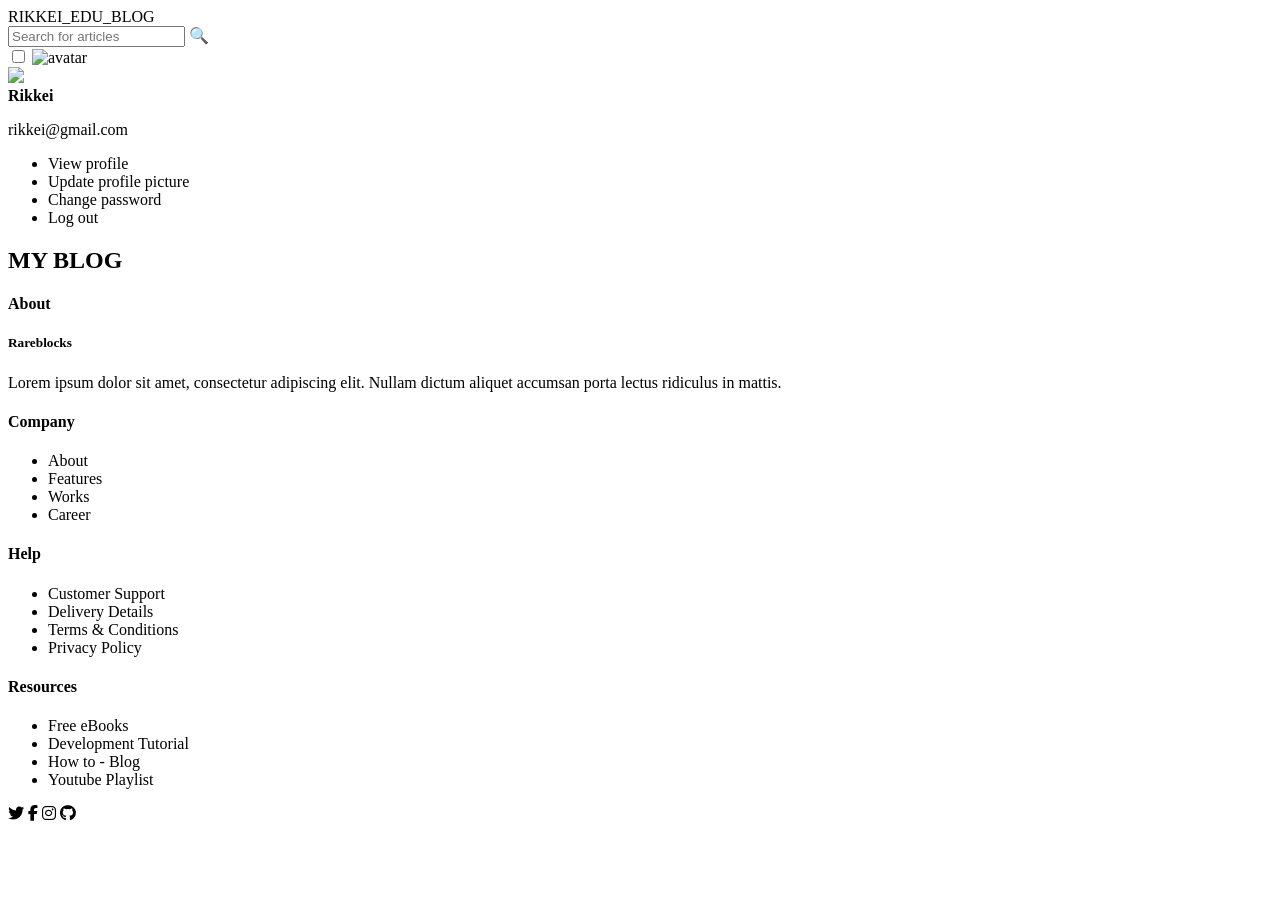
==== PROJECT_STRUCURE_BLOG/index.html @ 9d6da3b0 "Update index.html Initial HTML structure for the blog with header and footer." ====
<!DOCTYPE html>
<html lang="vi">
<head>
    <meta charset="UTF-8">
    <meta name="viewport" content="width=device-width, initial-scale=1.0">
    <title>Header</title>
    <link rel="stylesheet" href="./style_css/index.css">
    <link rel="stylesheet" href="https://cdnjs.cloudflare.com/ajax/libs/font-awesome/6.5.0/css/all.min.css">
</head>
<body>

<header class="header">
    <!-- Logo -->
    <div class="logo">
        <span class="dot"></span>
        <span>RIKKEI_EDU_BLOG</span>
    </div>

    <!-- Search -->
    <div class="search-box">
        <input type="text" placeholder="Search for articles">
        <span class="search-icon">🔍</span>
    </div>

    <!-- User -->
    <div class="user">
        <input type="checkbox" id="toggle-menu">

        <label for="toggle-menu">
            <img src="./assets/images/Avatar.png" alt="avatar">
        </label>

        <!-- Dropdown -->
        <div class="dropdown">
            <div class="user-info">
                <img src="./assets/images/Avatar.png">
                <div>
                    <strong>Rikkei</strong>
                    <p>rikkei@gmail.com</p>
                </div>
            </div>

            <ul>
                <li>View profile</li>
                <li>Update profile picture</li>
                <li>Change password</li>
                <li class="logout">Log out</li>
            </ul>
        </div>
    </div>
</header>








<footer class="footer">
    <div class="footer-container">
        
        <!-- Logo -->
        <div class="footer-col logo">
            <h2>MY BLOG</h2>
        </div>

        <!-- About -->
        <div class="footer-col">
            <h4>About</h4>
            <h5>Rareblocks</h5>
            <p>
                Lorem ipsum dolor sit amet, consectetur adipiscing elit. 
                Nullam dictum aliquet accumsan porta lectus ridiculus in mattis.
            </p>
        </div>

        <!-- Company -->
        <div class="footer-col">
            <h4>Company</h4>
            <ul>
                <li>About</li>
                <li>Features</li>
                <li>Works</li>
                <li>Career</li>
            </ul>
        </div>

        <!-- Help -->
        <div class="footer-col">
            <h4>Help</h4>
            <ul>
                <li>Customer Support</li>
                <li>Delivery Details</li>
                <li>Terms & Conditions</li>
                <li>Privacy Policy</li>
            </ul>
        </div>

        <!-- Resources -->
        <div class="footer-col">
            <h4>Resources</h4>
            <ul>
                <li>Free eBooks</li>
                <li>Development Tutorial</li>
                <li>How to - Blog</li>
                <li>Youtube Playlist</li>
            </ul>
        </div>

    </div>

    <!-- Social -->
    <div class="footer-bottom">
    <i class="fab fa-twitter"></i>     
    <i class="fab fa-facebook-f"></i>  
    <i class="fab fa-instagram"></i>   
    <i class="fab fa-github"></i>      
</div>
</footer>

</body>
</html>
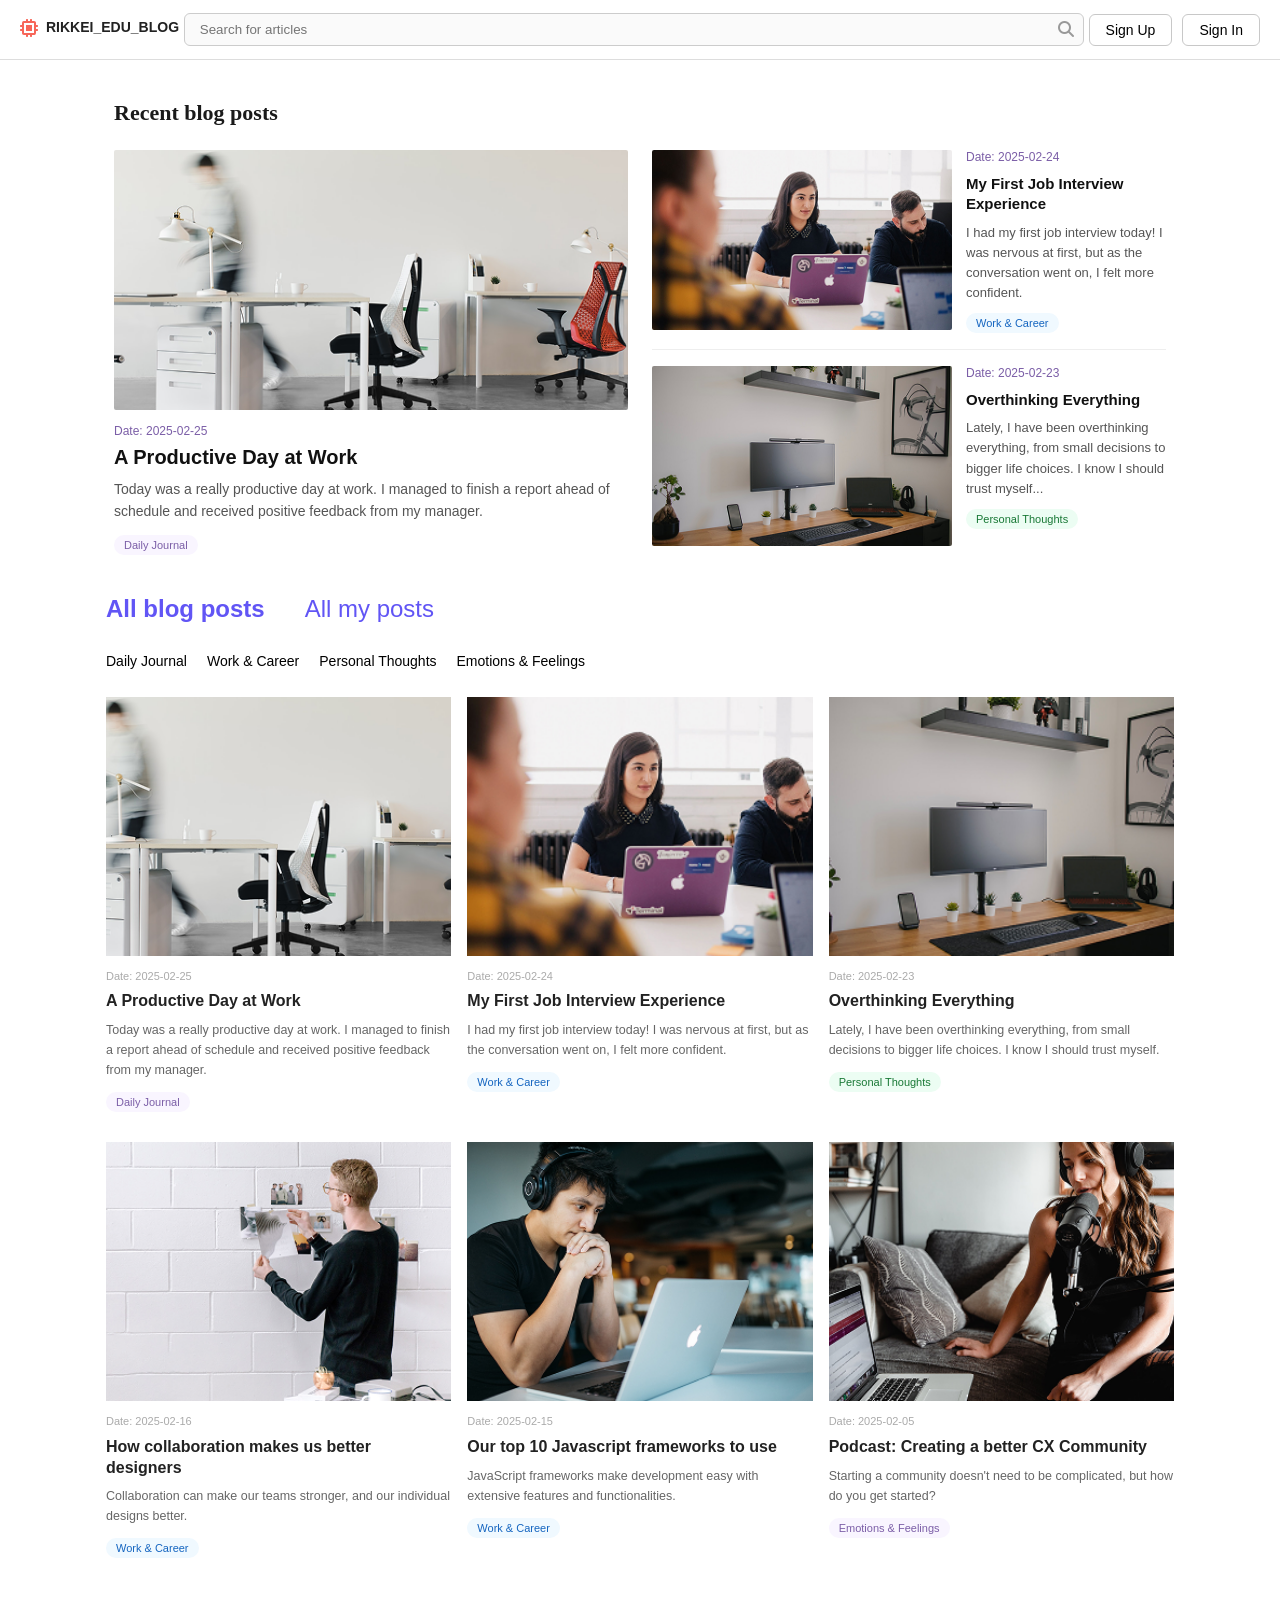
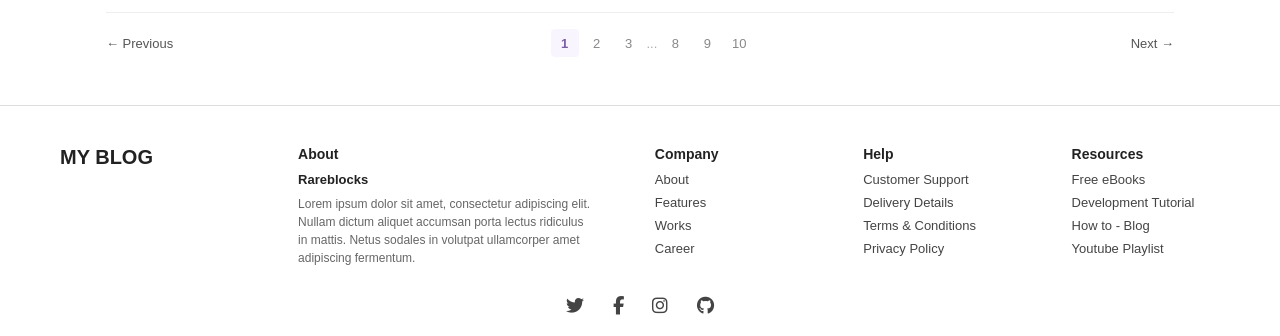
==== commit 007ef09e: "Add files via upload" ====
--- a/PROJECT_STRUCURE_BLOG/index.html
+++ b/PROJECT_STRUCURE_BLOG/index.html
@@ -5,6 +5,7 @@
     <meta name="viewport" content="width=device-width, initial-scale=1.0">
     <title>Header</title>
     <link rel="stylesheet" href="./style_css/index.css">
+    <link rel="stylesheet" href="./style_css/responsive.css">
     <link rel="stylesheet" href="https://cdnjs.cloudflare.com/ajax/libs/font-awesome/6.5.0/css/all.min.css">
 </head>
 <body>
@@ -12,25 +13,31 @@
 <header class="header">
     <!-- Logo -->
     <div class="logo">
-        <span class="dot"></span>
-        <span>RIKKEI_EDU_BLOG</span>
+        <span><img src="./assets/images/Vector.png" alt="logo"></span>
+        <span><strong>RIKKEI_EDU_BLOG</strong></span>
     </div>
 
     <!-- Search -->
     <div class="search-box">
         <input type="text" placeholder="Search for articles">
-        <span class="search-icon">🔍</span>
-    </div>
-
-    <!-- User -->
-    <div class="user">
+        <span class="search-icon"><i class="fa-solid fa-magnifying-glass"></i></span>
+    </div>
+
+
+<!-- User -->
+<div class="user">
+    <!-- Khi chưa đăng nhập -->
+    <div class="auth-buttons" id="auth-buttons">
+        <button class="btn-signup">Sign Up</button>
+        <button class="btn-signin" onclick="handleLogin()">Sign In</button>
+    </div>
+
+    <!-- Khi đã đăng nhập (ẩn mặc định) -->
+    <div class="user-logged" id="user-logged" style="display: none;">
         <input type="checkbox" id="toggle-menu">
-
         <label for="toggle-menu">
             <img src="./assets/images/Avatar.png" alt="avatar">
         </label>
-
-        <!-- Dropdown -->
         <div class="dropdown">
             <div class="user-info">
                 <img src="./assets/images/Avatar.png">
@@ -39,16 +46,205 @@
                     <p>rikkei@gmail.com</p>
                 </div>
             </div>
-
             <ul>
                 <li>View profile</li>
                 <li>Update profile picture</li>
                 <li>Change password</li>
-                <li class="logout">Log out</li>
+                <li class="logout" onclick="handleLogout()">Log out</li>
             </ul>
         </div>
     </div>
+</div>
 </header>
+
+
+
+
+
+
+
+<main class="blog-section">
+    <h2 class="section-title">Recent blog posts</h2>
+ 
+    <div class="blog-grid">
+ 
+      <!-- Featured post (large left) -->
+      <article class="post post--featured" id="post-1">
+        <div class="post__image post__image--featured"></div>
+        <div class="post__body">
+          <span class="post__date">Date: 2025-02-25</span>
+          <h3 class="post__title">A Productive Day at Work</h3>
+          <p class="post__excerpt">Today was a really productive day at work. I managed to finish a report ahead of schedule and received positive feedback from my manager.</p>
+          <span class="post__tag-daily">Daily Journal</span>
+        </div>
+      </article>
+ 
+      <!-- Right column: two stacked posts -->
+      <div class="post-stack">
+ 
+        <article class="post post--compact" id="post-2">
+          <div class="post__image post__image--compact_01"></div>
+          <div class="post__body">
+            <span class="post__date">Date: 2025-02-24</span>
+            <h3 class="post__title">My First Job Interview Experience</h3>
+            <p class="post__excerpt">I had my first job interview today! I was nervous at first, but as the conversation went on, I felt more confident.</p>
+            <span class="post__tag-work-career">Work &amp; Career</span>
+          </div>
+        </article>
+ 
+        <article class="post post--compact" id="post-3">
+          <div class="post__image post__image--compact_02"></div>
+          <div class="post__body">
+            <span class="post__date">Date: 2025-02-23</span>
+            <h3 class="post__title">Overthinking Everything</h3>
+            <p class="post__excerpt">Lately, I have been overthinking everything, from small decisions to bigger life choices. I know I should trust myself...</p>
+            <span class="post__tag-work-personal">Personal Thoughts</span>
+          </div>
+        </article>
+ 
+      </div>
+    </div>
+  </main>
+
+
+
+
+
+
+
+<div class="container">
+ 
+  <!-- Top navigation -->
+  <nav class="top-nav">
+    <a href="#" class="active">All blog posts</a>
+    <a href="#">All my posts</a>
+  </nav>
+ 
+  <!-- Category filter -->
+  <div class="category-filter">
+    <button class="active">Daily Journal</button>
+    <button>Work &amp; Career</button>
+    <button>Personal Thoughts</button>
+    <button>Emotions &amp; Feelings</button>
+  </div>
+ 
+  <!-- Post grid -->
+  <div class="post-grid">
+ 
+    <!-- Post 1 -->
+    <div class="post-card">
+      <img src="./assets/images/work.png" alt="A Productive Day at Work" />
+      <div class="content">
+        <p class="date">Date: 2025-02-25</p>
+        <div class="title-row">
+          <h2>A Productive Day at Work</h2>
+          <svg class="arrow" viewBox="0 0 24 24" fill="none" stroke="currentColor" stroke-width="2">
+          </svg>
+        </div>
+        <p>Today was a really productive day at work. I managed to finish a report ahead of schedule and received positive feedback from my manager.</p>
+        <span class="badge daily-journal">Daily Journal</span>
+      </div>
+    </div>
+ 
+    <!-- Post 2 -->
+    <div class="post-card">
+      <img src="./assets/images/job.png" alt="My First Job Interview Experience" />
+      <div class="content">
+        <p class="date">Date: 2025-02-24</p>
+        <div class="title-row">
+          <h2>My First Job Interview Experience</h2>
+          <svg class="arrow" viewBox="0 0 24 24" fill="none" stroke="currentColor" stroke-width="2">
+          </svg>
+        </div>
+        <p>I had my first job interview today! I was nervous at first, but as the conversation went on, I felt more confident.</p>
+        <span class="badge work-career">Work &amp; Career</span>
+      </div>
+    </div>
+ 
+    <!-- Post 3 -->
+    <div class="post-card">
+      <img src="./assets/images/computer.png" alt="Overthinking Everything" />
+      <div class="content">
+        <p class="date">Date: 2025-02-23</p>
+        <div class="title-row">
+          <h2>Overthinking Everything</h2>
+          <svg class="arrow" viewBox="0 0 24 24" fill="none" stroke="currentColor" stroke-width="2">
+          </svg>
+        </div>
+        <p>Lately, I have been overthinking everything, from small decisions to bigger life choices. I know I should trust myself.</p>
+        <span class="badge personal-thoughts">Personal Thoughts</span>
+      </div>
+    </div>
+ 
+    <!-- Post 4 -->
+    <div class="post-card">
+      <img src="./assets/images/prepare.png" alt="How collaboration makes us better designers" />
+      <div class="content">
+        <p class="date">Date: 2025-02-16</p>
+        <div class="title-row">
+          <h2>How collaboration makes us better designers</h2>
+          <svg class="arrow" viewBox="0 0 24 24" fill="none" stroke="currentColor" stroke-width="2">
+          </svg>
+        </div>
+        <p>Collaboration can make our teams stronger, and our individual designs better.</p>
+        <span class="badge work-career">Work &amp; Career</span>
+      </div>
+    </div>
+ 
+    <!-- Post 5 -->
+    <div class="post-card">
+      <img src="./assets/images/work_02.png" alt="Our top 10 Javascript frameworks to use" />
+      <div class="content">
+        <p class="date">Date: 2025-02-15</p>
+        <div class="title-row">
+          <h2>Our top 10 Javascript frameworks to use</h2>
+          <svg class="arrow" viewBox="0 0 24 24" fill="none" stroke="currentColor" stroke-width="2">
+          </svg>
+        </div>
+        <p>JavaScript frameworks make development easy with extensive features and functionalities.</p>
+        <span class="badge work-career">Work &amp; Career</span>
+      </div>
+    </div>
+ 
+    <!-- Post 6 -->
+    <div class="post-card">
+      <img src="./assets/images/podcast.png" alt="Podcast: Creating a better CX Community" />
+      <div class="content">
+        <p class="date">Date: 2025-02-05</p>
+        <div class="title-row">
+          <h2>Podcast: Creating a better CX Community</h2>
+          <svg class="arrow" viewBox="0 0 24 24" fill="none" stroke="currentColor" stroke-width="2">
+          </svg>
+        </div>
+        <p>Starting a community doesn't need to be complicated, but how do you get started?</p>
+        <span class="badge emotions-feelings">Emotions &amp; Feelings</span>
+      </div>
+    </div>
+ 
+  </div><!-- /post-grid -->
+ 
+  <!-- Pagination -->
+  <div class="pagination">
+    <button class="prev-next">
+      ← Previous
+    </button>
+ 
+    <div class="page-numbers">
+      <button class="active">1</button>
+      <button>2</button>
+      <button>3</button>
+      <span class="dots">...</span>
+      <button>8</button>
+      <button>9</button>
+      <button>10</button>
+    </div>
+ 
+    <button class="prev-next">
+      Next →
+    </button>
+  </div>
+</div>
+
 
 
 
@@ -71,7 +267,8 @@
             <h5>Rareblocks</h5>
             <p>
                 Lorem ipsum dolor sit amet, consectetur adipiscing elit. 
-                Nullam dictum aliquet accumsan porta lectus ridiculus in mattis.
+                Nullam dictum aliquet accumsan porta lectus ridiculus in mattis. 
+                Netus sodales in volutpat ullamcorper amet adipiscing fermentum.
             </p>
         </div>
 
@@ -120,4 +317,4 @@
 </footer>
 
 </body>
-</html>
+</html>
--- a/PROJECT_STRUCURE_BLOG/style_css/index.css
+++ b/PROJECT_STRUCURE_BLOG/style_css/index.css
@@ -0,0 +1,623 @@
+
+* {
+    margin: 0;
+    padding: 0;
+    box-sizing: border-box;
+    font-family: 'Segoe UI', sans-serif;
+}
+
+body {
+    background: #eee;
+}
+
+/* HEADER */
+.header {
+    height: 60px;
+    background: #ffffff;
+    display: flex;
+    align-items: center;
+    justify-content: space-between;
+    padding: 0 20px;
+    border-bottom: 1px solid #ddd;
+    position: sticky;   
+    top: 0;             
+    z-index: 1000;
+}
+
+/* LOGO */
+.logo {
+    display: flex;
+    gap: 8px;
+    font-size: 14px;
+}
+
+
+/* SEARCH */
+.search-box {
+    flex: 1;
+    max-width: 900px;
+    position: relative;
+}
+
+.search-box input {
+    width: 100%;
+    padding: 8px 35px 8px 15px;
+    border-radius: 6px;
+    border: 1px solid #ccc;
+    outline: none;
+    background: #fafafa;
+}
+
+.search-icon {
+    position: absolute;
+    right: 10px;
+    top: 50%;
+    transform: translateY(-50%);
+    color: #999;
+}
+
+/*SIGN IN & SIGN UP*/
+.auth-buttons {
+    display: flex;
+    gap: 10px;
+    align-items: center;
+}
+
+.btn-signin {
+    padding: 7px 16px;
+    border: 1px solid #c8c8c8;
+    border-radius: 6px;
+    background: transparent;
+    color: #000000;
+    font-size: 14px;
+    cursor: pointer;
+    font-weight: 500;
+}
+
+.btn-signup {
+    padding: 7px 16px;
+    border: none;
+    border-radius: 6px;
+    background: #ffffff;
+    border: 1px solid #c8c8c8;
+    color: #000000;
+    font-size: 14px;
+    cursor: pointer;
+    font-weight: 500;
+}
+
+
+
+/* USER */
+.user {
+    position: relative;
+}
+
+/* Ẩn checkbox */
+#toggle-menu {
+    display: none;
+}
+
+/* Avatar */
+.user label img {
+    width: 35px;
+    height: 35px;
+    border-radius: 50%;
+    cursor: pointer;
+}
+
+/* DROPDOWN */
+.dropdown {
+    position: absolute;
+    right: 0;
+    top: 50px;
+    width: 220px;
+    background: white;
+    border-radius: 8px;
+    box-shadow: 0 5px 15px rgba(0,0,0,0.2);
+
+    opacity: 0;
+    visibility: hidden;
+    transform: translateY(-10px);
+    transition: 0.3s;
+}
+
+/* Khi click -> hiện */
+#toggle-menu:checked ~ .dropdown {
+    opacity: 1;
+    visibility: visible;
+    transform: translateY(0);
+}
+
+/* USER INFO */
+.user-info {
+    display: flex;
+    gap: 10px;
+    padding: 10px;
+    border-bottom: 1px solid #eee;
+}
+
+.user-info img {
+    width: 35px;
+    height: 35px;
+    border-radius: 50%;
+}
+
+.user-info p {
+    font-size: 12px;
+    color: gray;
+}
+
+/* MENU */
+.dropdown ul {
+    list-style: none;
+}
+
+.dropdown li {
+    padding: 10px;
+    font-size: 14px;
+    cursor: pointer;
+}
+
+.dropdown li:hover {
+    background: #f2f2f2;
+}
+
+.logout {
+    color: red;
+}
+
+
+
+
+
+/* ===== RESET & BASE ===== */
+*, *::before, *::after {
+  box-sizing: border-box;
+  margin: 0;
+  padding: 0;
+}
+
+body {
+  font-family: 'Georgia', serif;
+  background-color: #ffffff;
+  color: #222222;
+}
+
+/* ===== BLOG SECTION ===== */
+.blog-section {
+  max-width: 1100px;
+  margin: 0 auto;
+  padding: 40px 24px;
+}
+
+.section-title {
+  font-size: 22px;
+  font-weight: 600;
+  color: #1a1a1a;
+  margin-bottom: 24px;
+  font-family: 'Georgia', serif;
+}
+
+/* ===== GRID LAYOUT ===== */
+.blog-grid {
+  display: grid;
+  grid-template-columns: 1fr 1fr;
+  gap: 24px;
+  align-items: start;
+}
+
+.post-stack {
+  display: flex;
+  flex-direction: column;
+  gap: 0;
+}
+
+.post--compact {
+  display: grid;
+  grid-template-columns: 300px 1fr;
+  gap: 14px;
+  align-items: start;
+  padding: 16px 0;
+  border-bottom: 1px solid #eeeeee;
+  flex: 1;
+}
+
+.post--compact:first-child {
+  padding-top: 0;
+}
+
+.post--compact:last-child {
+  border-bottom: none;
+  padding-bottom: 0;
+}
+
+/* ===== FEATURED POST (LEFT) ===== */
+.post--featured {
+  display: flex;
+  flex-direction: column;
+  gap: 0;
+}
+
+.post__image--featured {
+  width: 100%;
+  height: 260px;
+  background-image: url(../assets/images/work.png);
+  background-size: cover;
+  background-position: center;
+  border-radius: 2px;
+}
+
+.post--featured .post__body {
+  padding-top: 14px;
+}
+
+.post--featured .post__title {
+  font-size: 20px;
+  font-weight: 700;
+  line-height: 1.3;
+  margin-bottom: 8px;
+  color: #111111;
+}
+
+.post--featured .post__excerpt {
+  font-size: 14px;
+  color: #555555;
+  line-height: 1.6;
+  margin-bottom: 12px;
+}
+
+/* ===== COMPACT POST (RIGHT STACK) ===== */
+
+.post__image--compact_01 {
+  width: 300px;
+  height: 180px;
+  background-image: url(../assets/images/job.png);
+  background-size: cover;
+  background-position: center;
+  border-radius: 2px;
+  flex-shrink: 0;
+}
+
+.post__image--compact_02 {
+  width: 300px;
+  height: 180px;
+  background-image: url(../assets/images/computer.png);
+  background-size: cover;
+  background-position: center;
+  border-radius: 2px;
+  flex-shrink: 0;
+}
+
+.post--compact .post__body {
+  display: flex;
+  flex-direction: column;
+  gap: 4px;
+}
+
+.post--compact .post__title {
+  font-size: 15px;
+  font-weight: 700;
+  line-height: 1.35;
+  color: #111111;
+  margin-bottom: 4px;
+}
+
+.post--compact .post__excerpt {
+  font-size: 13px;
+  color: #555555;
+  line-height: 1.55;
+  margin-bottom: 6px;
+}
+
+/* ===== SHARED BODY ELEMENTS ===== */
+.post__date {
+  display: block;
+  font-size: 12px;
+  color: #7b5ea7;
+  font-weight: 500;
+  margin-bottom: 6px;
+  font-family: 'Arial', sans-serif;
+}
+
+.post__tag-daily {
+  display: inline-block;
+  width: fit-content;
+  font-size: 11px;
+  font-weight: 500;
+  padding: 4px 10px;
+  border-radius: 20px;
+  background: #F9F5FF; color: #7b5ea7;
+}
+
+.post__tag-work-career {
+  display: inline-block;
+  width: fit-content;
+  font-size: 11px;
+  font-weight: 500;
+  padding: 4px 10px;
+  border-radius: 20px;
+  background: #F0F9FF; color: #1565c0;
+}
+
+.post__tag-work-personal {
+  display: inline-block;
+  width: fit-content;
+  font-size: 11px;
+  font-weight: 500;
+  padding: 4px 10px;
+  border-radius: 20px;
+  background: #ECFDF3; color: #187835;
+}
+
+
+
+
+
+
+
+
+/* --- Reset --- */
+
+.container {
+  max-width: 1100px;
+  margin: 0 auto;
+  padding: 0 16px 48px;
+}
+
+/* --- Top navigation --- */
+.top-nav {
+  display: flex;
+  gap: 40px;
+
+}
+
+.top-nav a {
+  font-size: 24px;
+  font-weight: 500;
+  color: #6155F5;
+  text-decoration: none;
+  padding-bottom: 30px;
+}
+
+.top-nav a.active {
+  color: #6155F5;
+  font-weight: 600;
+}
+
+/* --- Category filter --- */
+.category-filter {
+  display: flex;
+  gap: 20px;
+  margin-bottom: 28px;
+  flex-wrap: wrap;
+}
+
+.category-filter button {
+  background: none;
+  border: none;
+  cursor: pointer;
+  font-family: 'Segoe UI', sans-serif;
+  font-size: 14px;
+  color: #000000;
+}
+
+
+
+/* --- Post grid --- */
+.post-grid {
+  display: grid;
+  grid-template-columns: repeat(3, 1fr);
+  gap: 16px;
+  margin-bottom: 40px;
+}
+
+/* --- Post card --- */
+.post-card {
+  cursor: pointer;
+}
+
+.post-card img {
+  width: 100%;
+  aspect-ratio: 4 / 3;
+  object-fit: cover;
+  display: block;
+}
+
+.post-card .content {
+  padding: 12px 0 14px;
+}
+
+.post-card .date {
+  font-size: 11px;
+  color: #aaa;
+  margin-bottom: 6px;
+}
+
+.post-card .title-row {
+  display: flex;
+  justify-content: space-between;
+  align-items: flex-start;
+  gap: 8px;
+  margin-bottom: 8px;
+}
+
+.post-card h2 {
+  font-family: 'Segoe UI', sans-serif;
+  font-size: 16px;
+  font-weight: 700;
+  line-height: 1.3;
+}
+
+.post-card .arrow {
+  flex-shrink: 0;
+  width: 16px;
+  height: 16px;
+  margin-top: 2px;
+  color: #555;
+}
+
+.post-card p {
+  font-size: 12.5px;
+  color: #666;
+  line-height: 1.6;
+  margin-bottom: 12px;
+
+  /* Giới hạn 3 dòng */
+  display: -webkit-box;
+  -webkit-box-orient: vertical;
+  overflow: hidden;
+}
+
+/* --- Category badge --- */
+.badge {
+  display: inline-block;
+  font-size: 11px;
+  font-weight: 500;
+  padding: 4px 10px;
+  border-radius: 20px;
+}
+
+.badge.daily-journal      { background: #F9F5FF; color: #7b5ea7; }
+.badge.work-career        { background: #F0F9FF; color: #1565c0; }
+.badge.personal-thoughts  { background: #ECFDF3; color: #187835; }
+.badge.emotions-feelings  { background: #F9F5FF; color: #7b5ea7; }
+
+/* --- Pagination --- */
+.pagination {
+  display: flex;
+  align-items: center;
+  justify-content: space-between;
+  border-top: 1px solid #eee;
+  padding-top: 16px;
+}
+
+.pagination .prev-next {
+  display: flex;
+  align-items: center;
+  gap: 6px;
+  font-size: 13px;
+  font-weight: 500;
+  color: #555;
+  background: none;
+  border: none;
+  cursor: pointer;
+}
+
+.pagination .page-numbers {
+  display: flex;
+  align-items: center;
+  gap: 4px;
+}
+
+.pagination .page-numbers button {
+  min-width: 28px;
+  height: 28px;
+  border: none;
+  background: none;
+  cursor: pointer;
+  font-family: 'DM Sans', sans-serif;
+  font-size: 13px;
+  color: #888;
+  border-radius: 4px;
+}
+
+.pagination .page-numbers button.active {
+  background: #F9F5FF; 
+  color: #7b5ea7;
+  font-weight: 600;
+}
+
+.pagination .dots {
+  font-size: 13px;
+  color: #aaa;
+}
+
+/* --- Responsive --- */
+@media (max-width: 560px) {
+  .post-grid {
+    grid-template-columns: 1fr;
+  }
+}
+
+
+
+
+
+
+
+
+
+
+
+/*FOOTER*/
+.footer {
+    background: #ffffff;
+    padding: 40px 60px 20px;
+    border-top: 1px solid #ddd;
+}
+
+/* layout */
+.footer-container {
+    display: grid;
+    grid-template-columns: 1.2fr 2fr 1fr 1fr 1fr;
+    gap: 60px;
+}
+
+/* logo */
+.footer-col.logo h2 {
+    font-size: 20px;
+    font-weight: bold;
+}
+
+/* title */
+.footer-col h4 {
+    font-size: 14px;
+    margin-bottom: 10px;
+}
+
+.footer-col h5 {
+    font-size: 13px;
+    margin-bottom: 8px;
+}
+
+/* text */
+.footer-col p {
+    font-size: 12px;
+    color: #666;
+    line-height: 1.5;
+}
+
+/* list */
+.footer-col ul {
+    list-style: none;
+}
+
+.footer-col li {
+    font-size: 13px;
+    margin-bottom: 8px;
+    color: #444;
+    cursor: pointer;
+}
+
+.footer-col li:hover {
+    color: #000;
+}
+
+/* bottom icons */
+.footer-bottom {
+    margin-top: 30px;
+    text-align: center;
+}
+
+.footer-bottom i {
+    margin: 0 12px;
+    font-size: 18px;
+    color: #444;
+    cursor: pointer;
+    transition: 0.3s;
+}
+
+.footer-bottom i:hover {
+    color: #000;
+}
--- a/PROJECT_STRUCURE_BLOG/style_css/responsive.css
+++ b/PROJECT_STRUCURE_BLOG/style_css/responsive.css
@@ -0,0 +1,71 @@
+/*LOGIN RESPONSIVE*/
+@media (max-width: 768px) {
+    .login-container {
+        flex-direction: column;
+        text-align: center;
+        gap:0;
+    }
+
+    .illustration-section {
+        justify-content: center;
+    }
+
+    .social-signin {
+        justify-content: center;
+    }
+
+    .login-btn {
+        width: 100%;
+    }
+    .image-wrapper img{
+        width: 70%;
+    }
+    .footer {
+        padding: 10px;
+    }
+}
+
+
+
+
+/*REGISTER RESPONSIVE*/
+@media (max-width: 850px) {
+    .wrapper {
+        flex-direction: column;
+        text-align: center;
+        padding-top: 50px;
+    }
+
+    .content-left h1 {
+        font-size: 2.5rem;
+        margin-bottom: 20px;
+    }
+
+    .form-card {
+        margin-top: 30px;
+    }
+} 
+
+
+
+/* ===== RESPONSIVE MAIN ===== */
+@media (max-width: 740px) {
+  .blog-grid {
+    grid-template-columns: 1fr;
+  }
+
+  .post--compact {
+    grid-template-columns: 1fr;
+  }
+
+  .post__image--compact {
+    width: 100%;
+    height: 160px;
+  }
+}
+
+@media (max-width: 560px) {
+  .post-grid {
+    grid-template-columns: 1fr;
+  }
+}
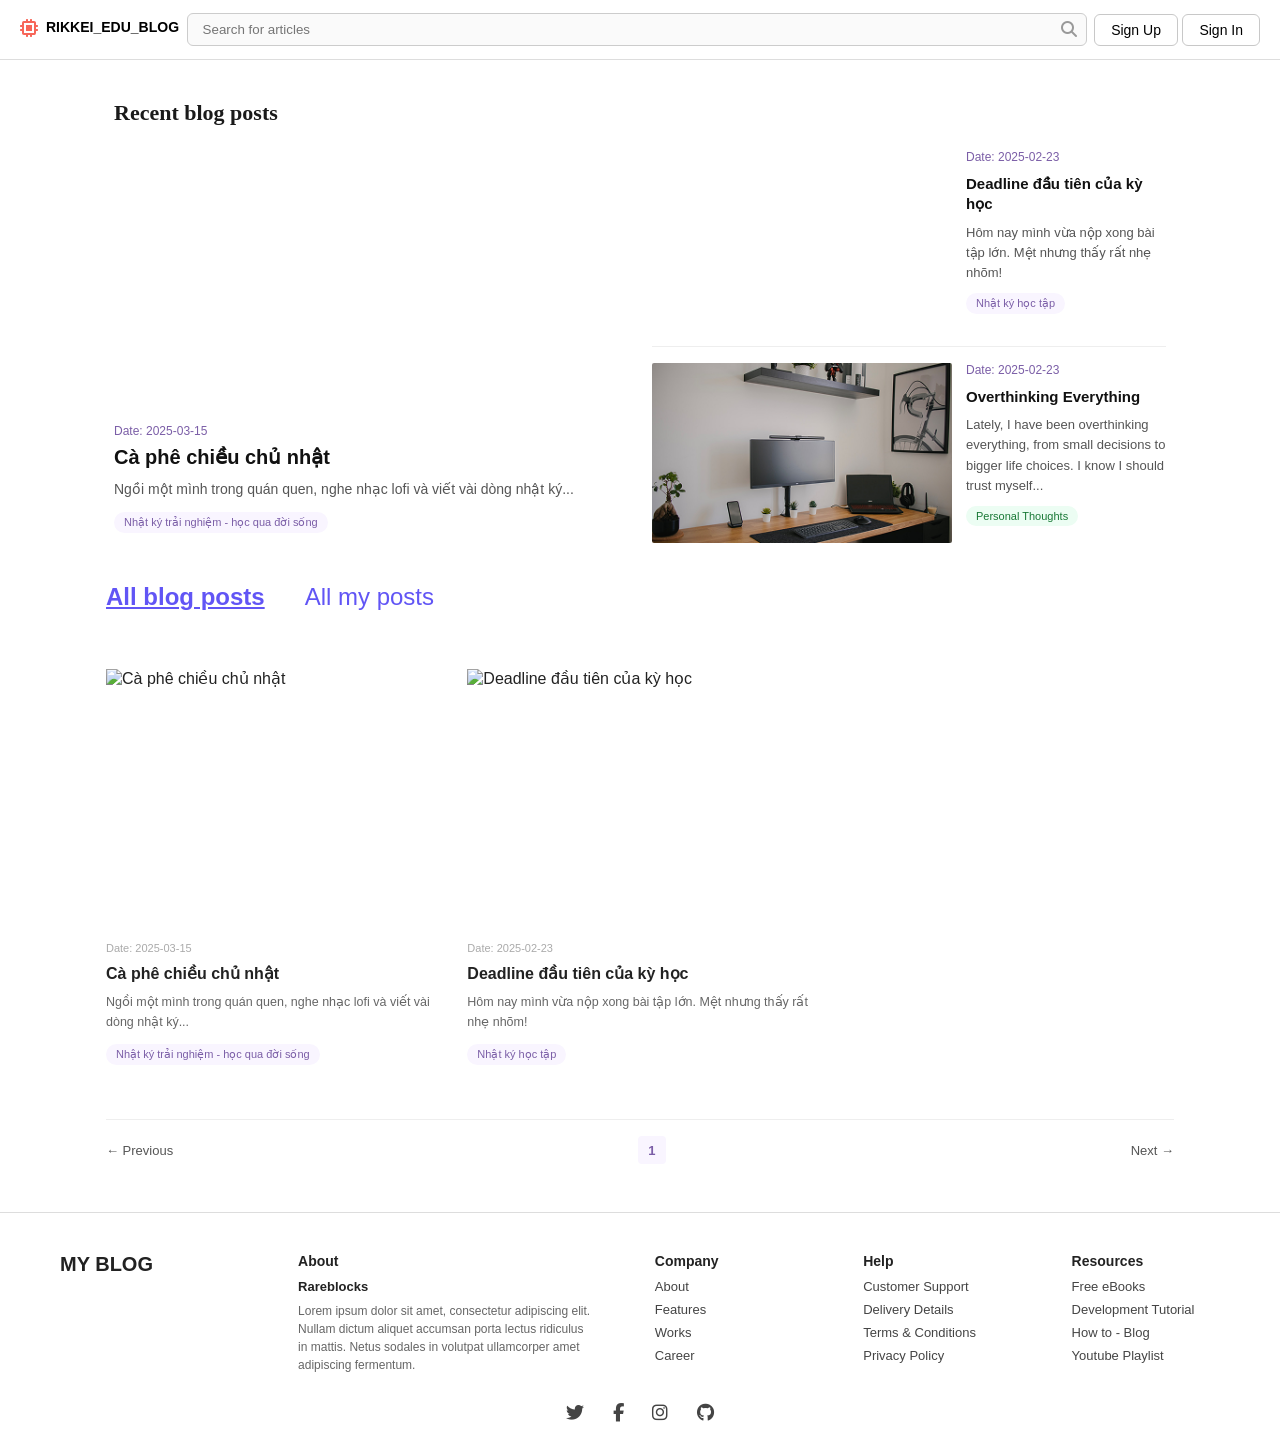
==== commit 1cbf9cc6: "Add files via upload" ====
--- a/PROJECT_STRUCURE_BLOG/index.html
+++ b/PROJECT_STRUCURE_BLOG/index.html
@@ -3,7 +3,7 @@
 <head>
     <meta charset="UTF-8">
     <meta name="viewport" content="width=device-width, initial-scale=1.0">
-    <title>Header</title>
+    <title>Home Pages</title>
     <link rel="stylesheet" href="./style_css/index.css">
     <link rel="stylesheet" href="./style_css/responsive.css">
     <link rel="stylesheet" href="https://cdnjs.cloudflare.com/ajax/libs/font-awesome/6.5.0/css/all.min.css">
@@ -14,7 +14,7 @@
     <!-- Logo -->
     <div class="logo">
         <span><img src="./assets/images/Vector.png" alt="logo"></span>
-        <span><strong>RIKKEI_EDU_BLOG</strong></span>
+        <span><strong><a href="./index.html">RIKKEI_EDU_BLOG</a></strong></span>
     </div>
 
     <!-- Search -->
@@ -28,8 +28,8 @@
 <div class="user">
     <!-- Khi chưa đăng nhập -->
     <div class="auth-buttons" id="auth-buttons">
-        <button class="btn-signup">Sign Up</button>
-        <button class="btn-signin" onclick="handleLogin()">Sign In</button>
+        <button class="btn-signup"><a href="./pages/register.html">Sign Up</a></button>
+        <button class="btn-signin"><a href="./pages/login.html">Sign In</a></button>
     </div>
 
     <!-- Khi đã đăng nhập (ẩn mặc định) -->
@@ -116,8 +116,8 @@
  
   <!-- Top navigation -->
   <nav class="top-nav">
-    <a href="#" class="active">All blog posts</a>
-    <a href="#">All my posts</a>
+    <a href="#" class="active" id="allPost"><u>All blog posts</u></a>
+    <a href="./pages/all_post.html">All my posts</a>
   </nav>
  
   <!-- Category filter -->
@@ -316,5 +316,8 @@
 </div>
 </footer>
 
+
+<script type="module" src="./javascript/index.js"></script>
+
 </body>
 </html>
--- a/PROJECT_STRUCURE_BLOG/style_css/index.css
+++ b/PROJECT_STRUCURE_BLOG/style_css/index.css
@@ -31,6 +31,11 @@
     font-size: 14px;
 }
 
+.logo a {
+    text-decoration: none;
+    color: #000000;
+}
+
 
 /* SEARCH */
 .search-box {
@@ -68,7 +73,6 @@
     border: 1px solid #c8c8c8;
     border-radius: 6px;
     background: transparent;
-    color: #000000;
     font-size: 14px;
     cursor: pointer;
     font-weight: 500;
@@ -80,10 +84,20 @@
     border-radius: 6px;
     background: #ffffff;
     border: 1px solid #c8c8c8;
-    color: #000000;
     font-size: 14px;
     cursor: pointer;
     font-weight: 500;
+}
+
+
+.btn-signin a {
+  text-decoration: none;
+  color: #000000;
+}
+
+.btn-signup a {
+  text-decoration: none;
+  color: #000000;
 }
 
 
@@ -350,6 +364,16 @@
   background: #ECFDF3; color: #187835;
 }
 
+.post__tag-emotions {
+  display: inline-block;
+  width: fit-content;
+  font-size: 11px;
+  font-weight: 500;
+  padding: 4px 10px;
+  border-radius: 20px;
+  background: #F9F5FF; color: #ff0099;
+}
+
 
 
 
@@ -481,7 +505,7 @@
 .badge.daily-journal      { background: #F9F5FF; color: #7b5ea7; }
 .badge.work-career        { background: #F0F9FF; color: #1565c0; }
 .badge.personal-thoughts  { background: #ECFDF3; color: #187835; }
-.badge.emotions-feelings  { background: #F9F5FF; color: #7b5ea7; }
+.badge.emotions-feelings  { background: #F9F5FF; color: #ff0099; }
 
 /* --- Pagination --- */
 .pagination {
--- a/PROJECT_STRUCURE_BLOG/style_css/responsive.css
+++ b/PROJECT_STRUCURE_BLOG/style_css/responsive.css
@@ -68,4 +68,24 @@
   .post-grid {
     grid-template-columns: 1fr;
   }
+}
+
+
+/* ===== RESPONSIVE Table Entries ===== */
+@media (max-width: 640px) {
+
+    #categoryTable th:nth-child(1),
+    #categoryTable td:nth-child(1) {
+        font-size: 13px;
+    }
+
+    #categoryTable th:nth-child(2),
+    #categoryTable td:nth-child(2) {
+        font-size: 13px;
+    }
+
+    #categoryTable th:nth-child(3),
+    #categoryTable td:nth-child(3) {
+        font-size: 13px;
+    }
 }
